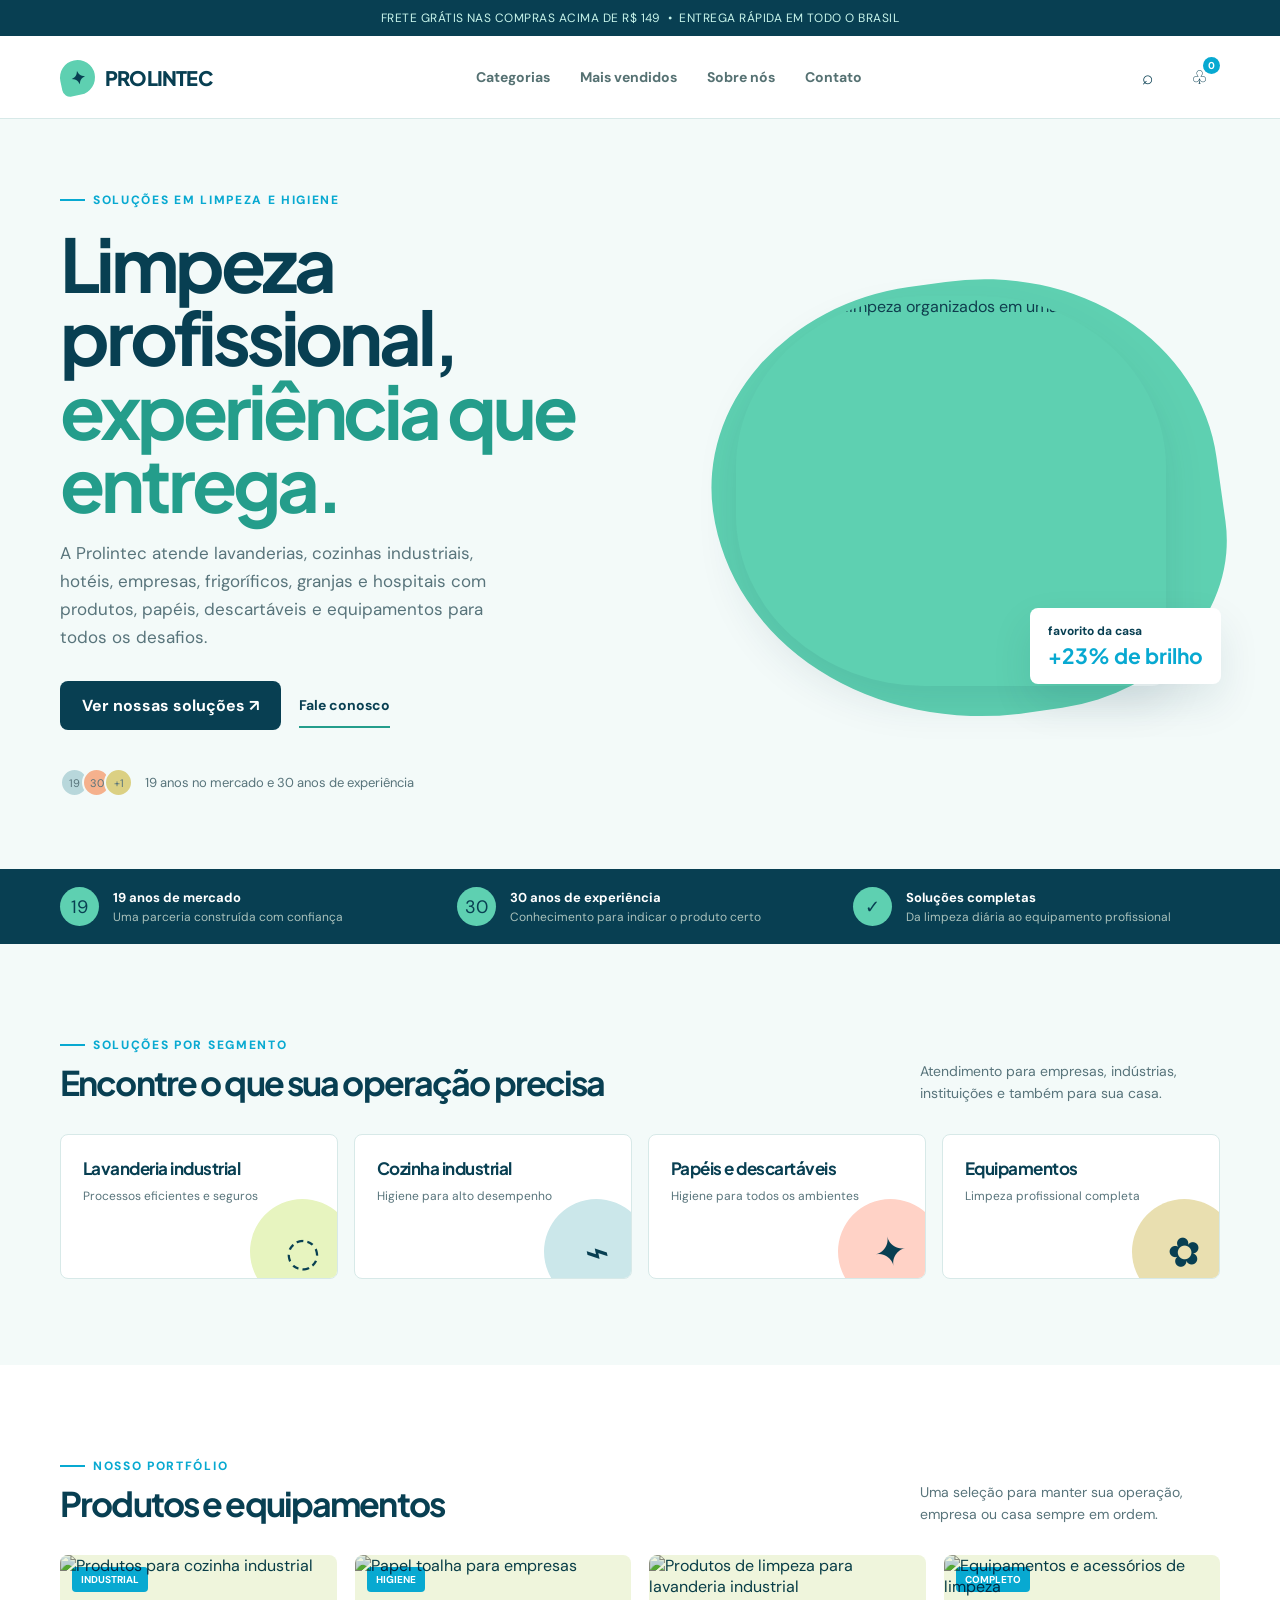
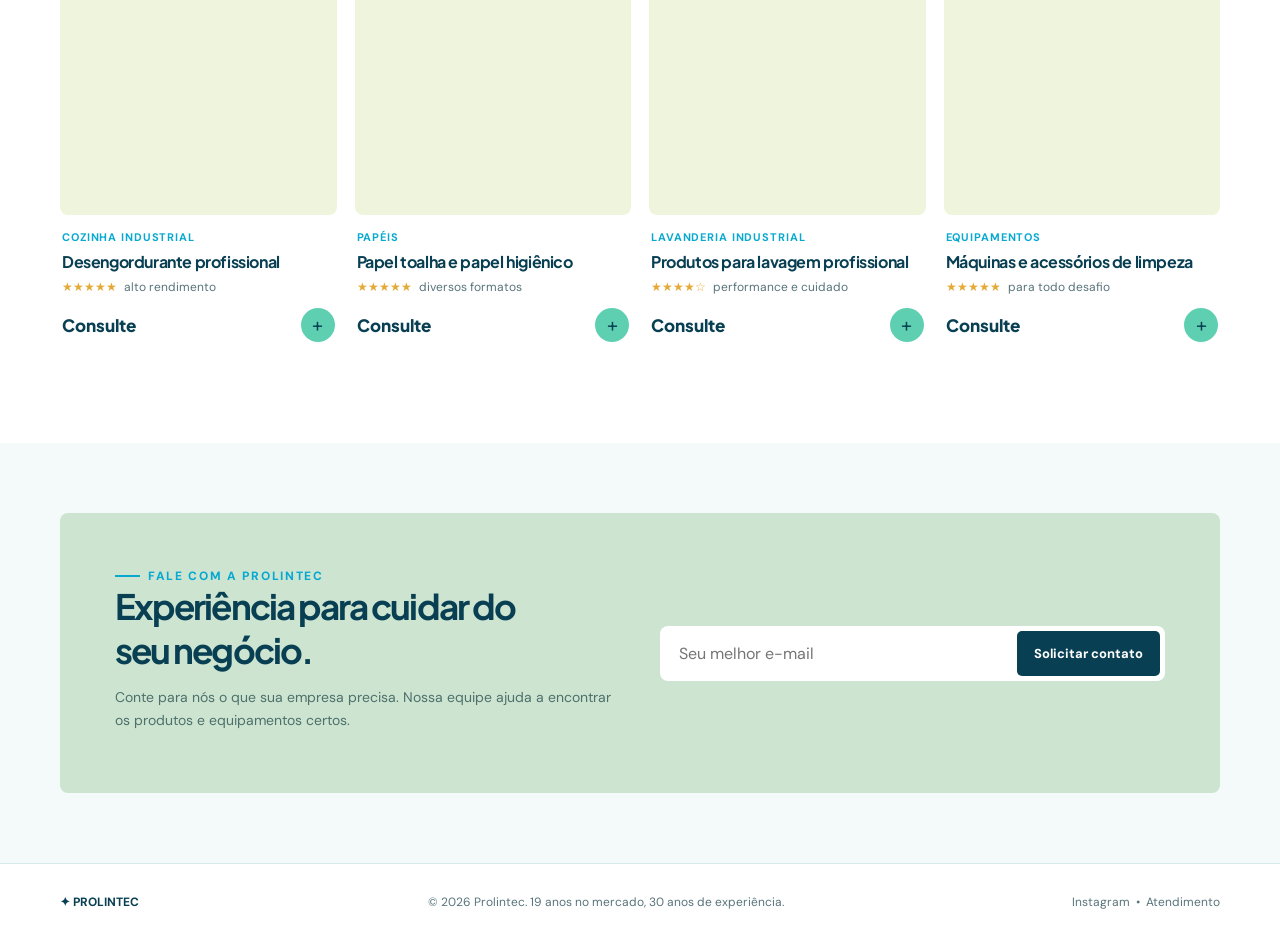
==== index.html @ bbe91115 "primeiro commit" ====
<!DOCTYPE html>
<html lang="pt-BR">
<head>
  <meta charset="UTF-8" />
  <meta name="viewport" content="width=device-width, initial-scale=1.0" />
  <meta name="description" content="Prolintec: soluções profissionais e domésticas em limpeza, higiene, papéis, descartáveis e equipamentos." />
  <title>Prolintec | Soluções em limpeza e higiene</title>
  <link rel="preconnect" href="https://fonts.googleapis.com" />
  <link rel="preconnect" href="https://fonts.gstatic.com" crossorigin />
  <link href="https://fonts.googleapis.com/css2?family=DM+Sans:wght@400;500;700&family=Plus+Jakarta+Sans:wght@600;700;800&display=swap" rel="stylesheet" />
  <link rel="stylesheet" href="style.css" />
</head>
<body>
  <div class="topbar">FRETE GRÁTIS NAS COMPRAS ACIMA DE R$ 149 &nbsp;•&nbsp; ENTREGA RÁPIDA EM TODO O BRASIL</div>
  <header>
    <nav class="container nav">
      <a class="brand" href="#inicio" aria-label="Prolintec início"><span class="brand-mark">✦</span> PROLINTEC</a>
      <div class="nav-links" id="navLinks">
        <a href="#categorias">Categorias</a>
        <a href="#mais-vendidos">Mais vendidos</a>
        <a href="#sobre">Sobre nós</a>
        <a href="contato.html">Contato</a>
      </div>
      <div class="nav-actions">
        <button class="icon-btn" aria-label="Buscar" onclick="document.getElementById('search').focus()">⌕</button>
        <button class="icon-btn cart-button" aria-label="Abrir carrinho" onclick="showToast('Seu carrinho está pronto para receber seus favoritos.')">♧<span class="cart-count" id="cartCount">0</span></button>
        <button class="icon-btn menu-toggle" aria-label="Abrir menu" onclick="toggleMenu()">☰</button>
      </div>
    </nav>
  </header>

  <main>
    <section class="hero" id="inicio">
      <div class="container hero-grid">
        <div>
          <div class="eyebrow">soluções em limpeza e higiene</div>
          <h1>Limpeza profissional, <span>experiência que entrega.</span></h1>
          <p class="hero-copy">A Prolintec atende lavanderias, cozinhas industriais, hotéis, empresas, frigoríficos, granjas e hospitais com produtos, papéis, descartáveis e equipamentos para todos os desafios.</p>
          <div class="hero-buttons"><a class="primary" href="#mais-vendidos">Ver nossas soluções ↗</a><a class="text-link" href="contato.html">Fale conosco</a></div>
          <div class="hero-note"><div class="avatars"><div class="avatar">19</div><div class="avatar">30</div><div class="avatar">+1</div></div><span>19 anos no mercado e 30 anos de experiência</span></div>
        </div>
        <div class="hero-art"><img class="hero-image" src="https://images.unsplash.com/photo-1583947215259-38e31be8751f?auto=format&fit=crop&w=900&q=85" alt="Produtos de limpeza organizados em uma bancada" /><div class="floating-tag">favorito da casa<strong>+23% de brilho</strong></div></div>
      </div>
    </section>

    <section class="benefits"><div class="container benefits-grid"><div class="benefit"><div class="benefit-icon">19</div><div><strong>19 anos de mercado</strong><span>Uma parceria construída com confiança</span></div></div><div class="benefit"><div class="benefit-icon">30</div><div><strong>30 anos de experiência</strong><span>Conhecimento para indicar o produto certo</span></div></div><div class="benefit"><div class="benefit-icon">✓</div><div><strong>Soluções completas</strong><span>Da limpeza diária ao equipamento profissional</span></div></div></div></section>

    <section class="section" id="categorias"><div class="container"><div class="section-heading"><div><div class="eyebrow">soluções por segmento</div><h2>Encontre o que sua operação precisa</h2></div><p>Atendimento para empresas, indústrias, instituições e também para sua casa.</p></div><div class="category-grid"><a class="category" href="#mais-vendidos"><h3>Lavanderia industrial</h3><p>Processos eficientes e seguros</p><div class="category-art">◌</div></a><a class="category" href="#mais-vendidos"><h3>Cozinha industrial</h3><p>Higiene para alto desempenho</p><div class="category-art">⌁</div></a><a class="category" href="#mais-vendidos"><h3>Papéis e descartáveis</h3><p>Higiene para todos os ambientes</p><div class="category-art">✦</div></a><a class="category" href="#mais-vendidos"><h3>Equipamentos</h3><p>Limpeza profissional completa</p><div class="category-art">✿</div></a></div></div></section>

    <section class="section products-section" id="mais-vendidos"><div class="container"><div class="section-heading"><div><div class="eyebrow">nosso portfólio</div><h2>Produtos e equipamentos</h2></div><p>Uma seleção para manter sua operação, empresa ou casa sempre em ordem.</p></div><div class="product-grid">
      <article class="product-card"><div class="product-photo"><span class="badge">industrial</span><img src="https://images.unsplash.com/photo-1563453392212-326f5e854473?auto=format&fit=crop&w=600&q=80" alt="Produtos para cozinha industrial" /></div><div class="product-info"><div class="product-type">Cozinha industrial</div><h3>Desengordurante profissional</h3><div class="rating">★★★★★ <span>alto rendimento</span></div><div class="product-bottom"><div class="price">Consulte</div><button class="add-button" aria-label="Solicitar desengordurante profissional" onclick="showToast('Vamos ajudar você a escolher a solução ideal.')">+</button></div></div></article>
      <article class="product-card"><div class="product-photo"><span class="badge">higiene</span><img src="https://images.unsplash.com/photo-1603712725038-e9334ae8f39f?auto=format&fit=crop&w=600&q=80" alt="Papel toalha para empresas" /></div><div class="product-info"><div class="product-type">Papéis</div><h3>Papel toalha e papel higiênico</h3><div class="rating">★★★★★ <span>diversos formatos</span></div><div class="product-bottom"><div class="price">Consulte</div><button class="add-button" aria-label="Solicitar papéis para higiene" onclick="showToast('Vamos ajudar você a escolher a solução ideal.')">+</button></div></div></article>
      <article class="product-card"><div class="product-photo"><img src="https://images.unsplash.com/photo-1527515637462-cff94eecc1ac?auto=format&fit=crop&w=600&q=80" alt="Produtos de limpeza para lavanderia industrial" /></div><div class="product-info"><div class="product-type">Lavanderia industrial</div><h3>Produtos para lavagem profissional</h3><div class="rating">★★★★☆ <span>performance e cuidado</span></div><div class="product-bottom"><div class="price">Consulte</div><button class="add-button" aria-label="Solicitar produtos para lavanderia" onclick="showToast('Vamos ajudar você a escolher a solução ideal.')">+</button></div></div></article>
      <article class="product-card"><div class="product-photo"><span class="badge">completo</span><img src="https://images.unsplash.com/photo-1585421514284-efb74c2b69ba?auto=format&fit=crop&w=600&q=80" alt="Equipamentos e acessórios de limpeza" /></div><div class="product-info"><div class="product-type">Equipamentos</div><h3>Máquinas e acessórios de limpeza</h3><div class="rating">★★★★★ <span>para todo desafio</span></div><div class="product-bottom"><div class="price">Consulte</div><button class="add-button" aria-label="Solicitar equipamentos de limpeza" onclick="showToast('Vamos ajudar você a escolher a solução ideal.')">+</button></div></div></article>
    </div></div></section>

    <section class="newsletter" id="sobre"><div class="container"><div class="newsletter-box"><div><div class="eyebrow">fale com a Prolintec</div><h2>Experiência para cuidar do seu negócio.</h2><p>Conte para nós o que sua empresa precisa. Nossa equipe ajuda a encontrar os produtos e equipamentos certos.</p></div><form class="email-form" onsubmit="subscribe(event)"><input id="search" type="email" placeholder="Seu melhor e-mail" aria-label="Seu melhor e-mail" required /><button type="submit">Solicitar contato</button></form></div></div></section>
  </main>
  <footer><div class="container footer-inner"><div class="footer-brand">✦ PROLINTEC</div><div>© 2026 Prolintec. 19 anos no mercado, 30 anos de experiência.</div><div>Instagram &nbsp;•&nbsp; Atendimento</div></div></footer>
  <div class="toast" id="toast" role="status"></div>
  <script>
    let cartItems = 0;
    let toastTimer;
    function addToCart(product) { cartItems += 1; document.getElementById('cartCount').textContent = cartItems; showToast(product + ' foi adicionado ao carrinho.'); }
    function showToast(message) { const toast = document.getElementById('toast'); toast.textContent = message; toast.classList.add('show'); clearTimeout(toastTimer); toastTimer = setTimeout(() => toast.classList.remove('show'), 2800); }
    function subscribe(event) { event.preventDefault(); showToast('Pronto! Seu desconto está a caminho.'); event.target.reset(); }
    function toggleMenu() { document.getElementById('navLinks').classList.toggle('open'); }
  </script>
</body>
</html>
---- style.css ----
:root {
  --ink: #083f52;
  --muted: #58747b;
  --cream: #f3faf9;
  --white: #ffffff;
  --lime: #5ed0b1;
  --lime-dark: #249d8b;
  --coral: #08a9d1;
  --line: #d7e9e8;
  --shadow: 0 18px 40px rgba(8, 63, 82, 0.1);
}

* { box-sizing: border-box; }
html { scroll-behavior: smooth; }
body { margin: 0; background: var(--cream); color: var(--ink); font-family: "DM Sans", sans-serif; }
a { color: inherit; text-decoration: none; }
button, input, textarea { font: inherit; }
button { border: 0; cursor: pointer; }
.container { width: min(1160px, calc(100% - 40px)); margin: auto; }
.topbar { background: var(--ink); color: #c8f5eb; font-size: 12px; letter-spacing: .04em; text-align: center; padding: 10px 20px; }
header { background: var(--white); border-bottom: 1px solid var(--line); }
.nav { min-height: 82px; display: flex; align-items: center; justify-content: space-between; gap: 24px; }
.brand { display: flex; align-items: center; gap: 10px; font-family: "Plus Jakarta Sans", sans-serif; font-size: 20px; font-weight: 800; letter-spacing: -.04em; }
.brand-mark { width: 35px; height: 35px; display: grid; place-items: center; background: var(--lime); border-radius: 50% 50% 50% 8px; font-size: 18px; transform: rotate(-12deg); }
.nav-links { display: flex; gap: 30px; color: #557172; font-size: 14px; font-weight: 700; }
.nav-links a:hover { color: var(--ink); }
.nav-actions { display: flex; align-items: center; gap: 10px; }
.icon-btn { width: 42px; height: 42px; display: grid; place-items: center; background: transparent; color: var(--ink); font-size: 19px; border-radius: 50%; }
.icon-btn:hover { background: var(--cream); }
.cart-button { position: relative; }
.cart-count { position: absolute; top: 1px; right: 0; width: 17px; height: 17px; display: grid; place-items: center; border-radius: 50%; background: var(--coral); color: white; font-size: 10px; font-weight: 700; }
.menu-toggle { display: none; }
.hero { padding: 66px 0 72px; overflow: hidden; }
.hero-grid { display: grid; grid-template-columns: 1.03fr .97fr; align-items: center; gap: 52px; }
.eyebrow { display: inline-flex; align-items: center; gap: 8px; color: var(--coral); font-size: 12px; font-weight: 800; letter-spacing: .14em; text-transform: uppercase; }
.eyebrow::before { content: ""; width: 25px; height: 2px; background: var(--coral); }
h1, h2, h3 { font-family: "Plus Jakarta Sans", sans-serif; letter-spacing: -.055em; }
h1 { max-width: 570px; margin: 18px 0 20px; font-size: clamp(42px, 6vw, 74px); line-height: .99; }
h1 span { color: var(--lime-dark); }
.hero-copy { max-width: 470px; color: var(--muted); font-size: 17px; line-height: 1.65; }
.hero-buttons { display: flex; align-items: center; gap: 18px; margin-top: 30px; }
.primary { padding: 14px 22px; border-radius: 8px; background: var(--ink); color: var(--white); font-weight: 700; transition: transform .2s, background .2s; }
.primary:hover { background: #285b60; transform: translateY(-2px); }
.text-link { padding: 12px 0; color: var(--ink); font-weight: 700; font-size: 14px; border-bottom: 2px solid var(--lime-dark); }
.hero-note { display: flex; align-items: center; gap: 12px; margin-top: 38px; color: var(--muted); font-size: 13px; }
.avatars { display: flex; }
.avatar { width: 29px; height: 29px; margin-left: -7px; border: 2px solid var(--cream); border-radius: 50%; background: #f5b18d; display: grid; place-items: center; font-size: 11px; }
.avatar:first-child { margin-left: 0; background: #b8d7db; }
.avatar:nth-child(3) { background: #dbd083; }
.hero-art { position: relative; min-height: 455px; display: grid; place-items: center; }
.hero-art::before { content: ""; position: absolute; inset: 17px 0 0 31px; border-radius: 48% 52% 40% 60%; background: var(--lime); transform: rotate(-8deg); }
.hero-image { position: relative; z-index: 1; width: 80%; height: 390px; object-fit: cover; border-radius: 44% 44% 14px 44%; filter: saturate(.85); box-shadow: var(--shadow); }
.floating-tag { position: absolute; z-index: 2; right: -1px; bottom: 35px; padding: 15px 18px; background: var(--white); box-shadow: var(--shadow); border-radius: 8px; font-size: 12px; font-weight: 700; }
.floating-tag strong { display: block; margin-top: 3px; color: var(--coral); font-family: "Plus Jakarta Sans", sans-serif; font-size: 21px; }
.benefits { padding: 18px 0; background: var(--ink); color: var(--white); }
.benefits-grid { display: grid; grid-template-columns: repeat(3, 1fr); gap: 30px; }
.benefit { display: flex; align-items: center; gap: 14px; }
.benefit-icon { width: 39px; height: 39px; display: grid; place-items: center; flex-shrink: 0; background: var(--lime); border-radius: 50%; color: var(--ink); font-size: 18px; }
.benefit strong { display: block; font-size: 13px; }
.benefit span { display: block; margin-top: 3px; color: #a9c1bb; font-size: 12px; }
.section { padding: 86px 0; }
.section-heading { display: flex; align-items: end; justify-content: space-between; gap: 20px; margin-bottom: 30px; }
.section-heading h2 { margin: 8px 0 0; font-size: 34px; }
.section-heading p { max-width: 300px; margin: 0; color: var(--muted); font-size: 14px; line-height: 1.55; }
.category-grid { display: grid; grid-template-columns: repeat(4, 1fr); gap: 16px; }
.category { min-height: 145px; position: relative; overflow: hidden; padding: 22px; background: var(--white); border: 1px solid var(--line); border-radius: 8px; transition: transform .2s, box-shadow .2s; }
.category:hover { transform: translateY(-4px); box-shadow: var(--shadow); }
.category h3 { position: relative; z-index: 1; margin: 0; font-size: 17px; letter-spacing: -.03em; }
.category p { position: relative; z-index: 1; margin: 9px 0 0; color: var(--muted); font-size: 12px; }
.category-art { position: absolute; right: -18px; bottom: -26px; width: 105px; height: 105px; display: grid; place-items: center; border-radius: 50%; background: #e7f4bf; font-size: 40px; transform: rotate(-12deg); }
.category:nth-child(2) .category-art { background: #cbe7ea; }
.category:nth-child(3) .category-art { background: #ffd2c6; }
.category:nth-child(4) .category-art { background: #e9dfb0; }
.products-section { background: var(--white); }
.product-grid { display: grid; grid-template-columns: repeat(4, 1fr); gap: 18px; }
.product-card { position: relative; }
.product-photo { height: 260px; position: relative; display: grid; place-items: center; overflow: hidden; background: #eff5dc; border-radius: 8px; }
.product-photo img { width: 100%; height: 100%; object-fit: cover; mix-blend-mode: multiply; transition: transform .35s; }
.product-card:hover img { transform: scale(1.05); }
.badge { position: absolute; top: 12px; left: 12px; padding: 6px 9px; border-radius: 4px; background: var(--coral); color: white; font-size: 10px; font-weight: 700; text-transform: uppercase; }
.product-info { padding: 15px 2px; }
.product-type { color: var(--coral); font-size: 11px; font-weight: 700; text-transform: uppercase; letter-spacing: .08em; }
.product-info h3 { margin: 7px 0; font-size: 16px; letter-spacing: -.025em; }
.rating { color: #e5aa36; font-size: 12px; }
.rating span { color: var(--muted); margin-left: 4px; }
.product-bottom { display: flex; justify-content: space-between; align-items: center; margin-top: 13px; }
.price { font-family: "Plus Jakarta Sans", sans-serif; font-size: 17px; font-weight: 800; }
.add-button { width: 34px; height: 34px; border-radius: 50%; background: var(--lime); color: var(--ink); font-size: 20px; line-height: 1; transition: background .2s, transform .2s; }
.add-button:hover { background: var(--lime-dark); transform: rotate(90deg); }
.newsletter { padding: 70px 0; }
.newsletter-box { display: grid; grid-template-columns: 1fr 1fr; align-items: center; gap: 40px; padding: 48px 55px; border-radius: 8px; background: #cde4d1; overflow: hidden; }
.newsletter h2 { max-width: 420px; margin: 0; font-size: 35px; }
.newsletter p { color: #4d706b; font-size: 14px; line-height: 1.6; }
.email-form { display: flex; padding: 5px; background: var(--white); border-radius: 8px; }
.email-form input { min-width: 0; flex: 1; padding: 12px 14px; border: 0; outline: 0; color: var(--ink); }
.email-form button { padding: 12px 17px; border-radius: 5px; background: var(--ink); color: var(--white); font-size: 13px; font-weight: 700; }
.contact-page { min-height: calc(100vh - 176px); padding: 70px 0; }
.contact-layout { display: grid; grid-template-columns: .8fr 1.2fr; gap: 60px; align-items: start; }
.contact-intro h1 { max-width: 500px; margin: 18px 0; font-size: clamp(40px, 5vw, 62px); }
.contact-intro p { max-width: 430px; color: var(--muted); font-size: 16px; line-height: 1.7; }
.contact-form { display: grid; gap: 18px; padding: 34px; background: var(--white); border: 1px solid var(--line); border-radius: 8px; box-shadow: var(--shadow); }
.form-field { display: grid; gap: 7px; }
.form-field label { font-size: 13px; font-weight: 700; }
.form-field input, .form-field textarea { width: 100%; padding: 13px 14px; border: 1px solid var(--line); border-radius: 5px; background: #fbfefd; color: var(--ink); outline: none; }
.form-field input:focus, .form-field textarea:focus { border-color: var(--lime-dark); box-shadow: 0 0 0 3px rgba(36, 157, 139, .12); }
.form-field textarea { min-height: 130px; resize: vertical; }
.contact-form .primary { justify-self: start; }
footer { padding: 30px 0; border-top: 1px solid var(--line); background: var(--white); color: var(--muted); font-size: 12px; }
.footer-inner { display: flex; justify-content: space-between; gap: 20px; }
.footer-brand { color: var(--ink); font-weight: 700; }
.toast { position: fixed; left: 50%; bottom: 24px; z-index: 10; padding: 13px 18px; background: var(--ink); color: white; border-radius: 7px; box-shadow: var(--shadow); font-size: 13px; opacity: 0; pointer-events: none; transform: translate(-50%, 15px); transition: .25s; }
.toast.show { opacity: 1; transform: translate(-50%, 0); }
@media (max-width: 800px) {
  .nav-links { display: none; }
  .menu-toggle { display: grid; }
  .nav-links.open { position: absolute; z-index: 5; top: 125px; left: 20px; right: 20px; display: flex; flex-direction: column; gap: 0; padding: 10px 20px; background: white; border: 1px solid var(--line); border-radius: 8px; box-shadow: var(--shadow); }
  .nav-links.open a { padding: 13px 0; border-bottom: 1px solid var(--line); }
  .nav-links.open a:last-child { border: 0; }
  .hero { padding-top: 42px; }
  .hero-grid, .contact-layout { grid-template-columns: 1fr; gap: 30px; }
  .hero-art { min-height: 320px; }
  .hero-image { height: 300px; }
  .benefits-grid { grid-template-columns: 1fr; gap: 18px; }
  .category-grid, .product-grid { grid-template-columns: repeat(2, 1fr); }
  .newsletter-box { grid-template-columns: 1fr; padding: 35px 25px; gap: 10px; }
}
@media (max-width: 500px) {
  .container { width: min(100% - 28px, 1160px); }
  .topbar { font-size: 10px; }
  h1 { font-size: 46px; }
  .section, .contact-page { padding: 60px 0; }
  .section-heading { display: block; }
  .section-heading p { margin-top: 12px; }
  .category-grid, .product-grid { gap: 10px; }
  .product-photo { height: 190px; }
  .product-info h3 { font-size: 14px; }
  .hero-buttons { flex-wrap: wrap; }
  .contact-form { padding: 24px 18px; }
  .footer-inner { display: block; line-height: 2; }
}
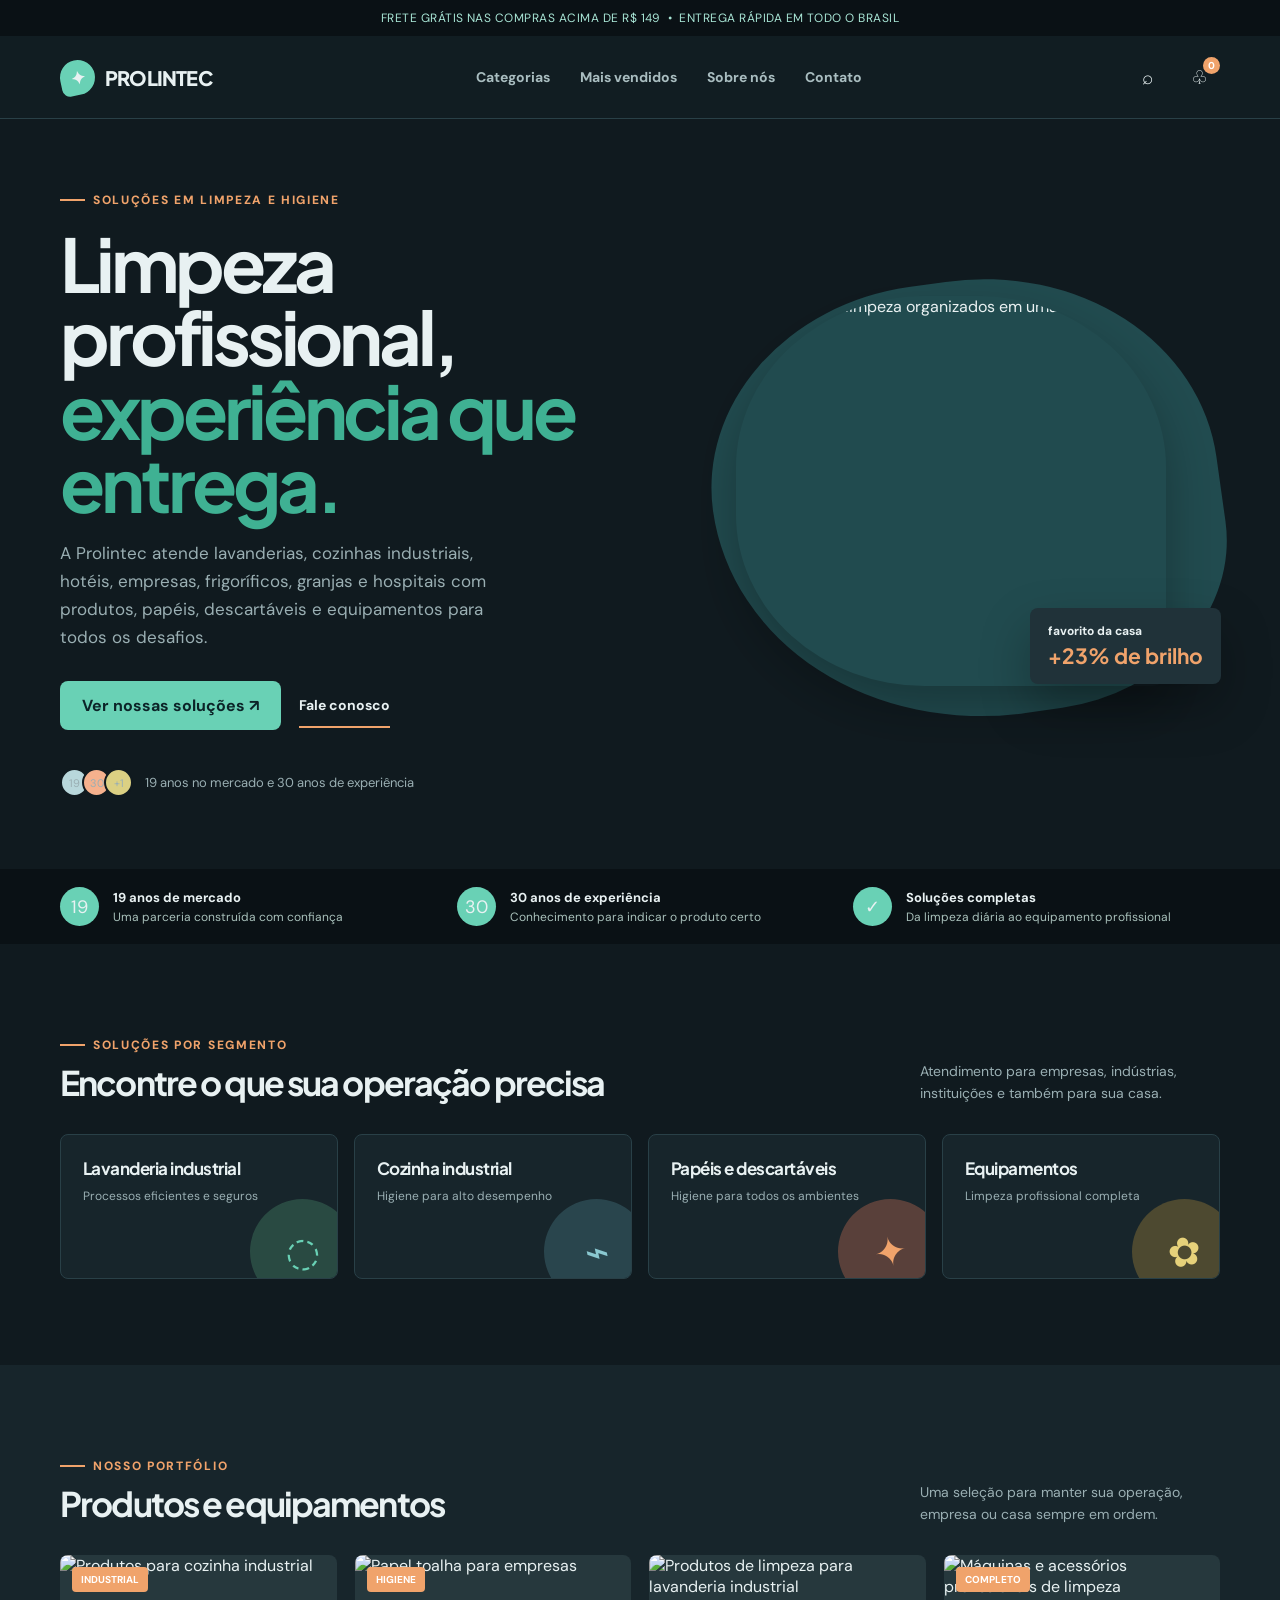
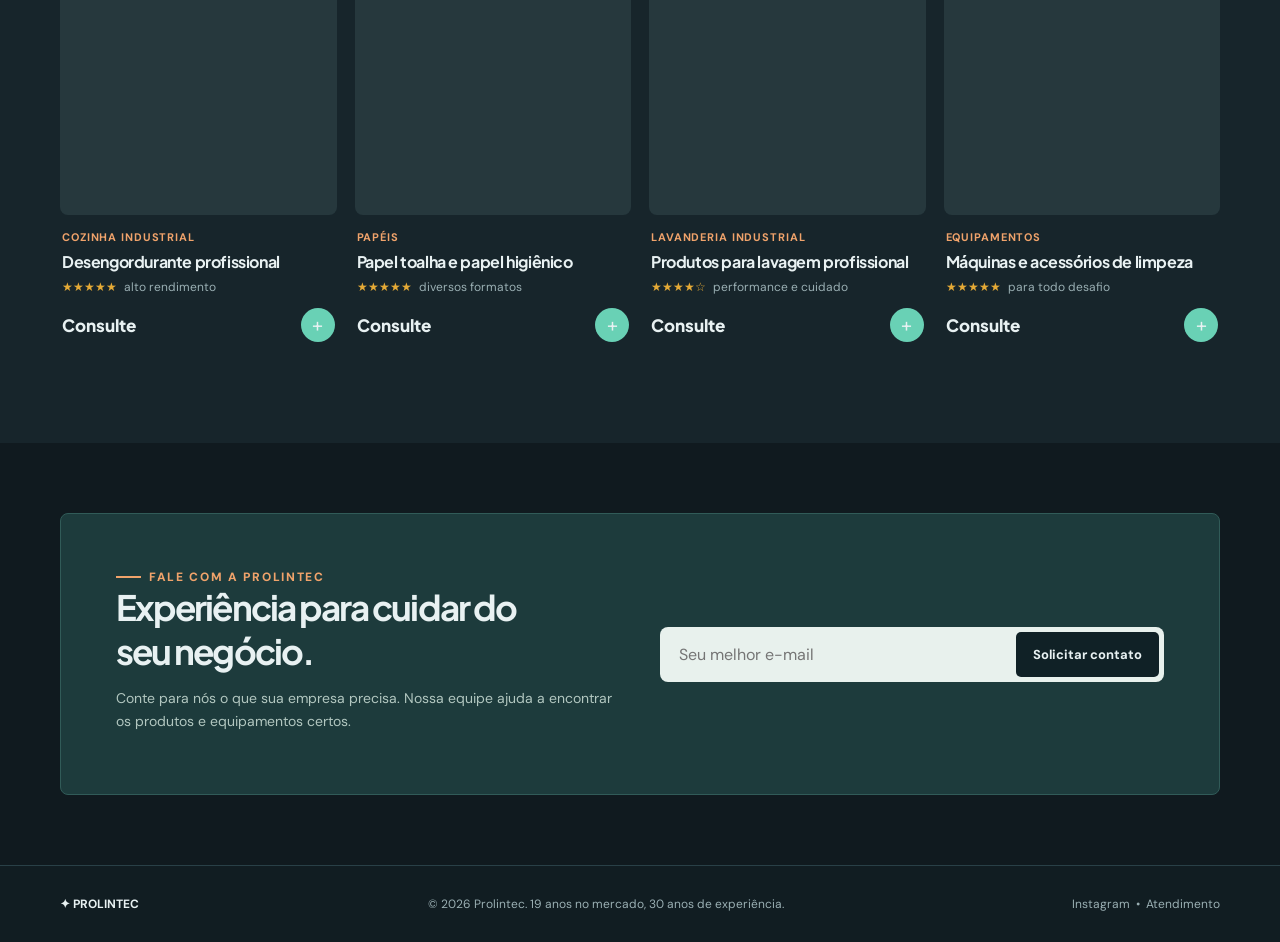
==== commit b0e844da: "2 commit, alteração de cor e refratoração do botao contato" ====
--- a/index.html
+++ b/index.html
@@ -22,7 +22,7 @@
         <a href="contato.html">Contato</a>
       </div>
       <div class="nav-actions">
-        <button class="icon-btn" aria-label="Buscar" onclick="document.getElementById('search').focus()">⌕</button>
+        <button class="icon-btn" aria-label="Buscar" onclick="document.getElementById('newsletter-email').focus()">⌕</button>
         <button class="icon-btn cart-button" aria-label="Abrir carrinho" onclick="showToast('Seu carrinho está pronto para receber seus favoritos.')">♧<span class="cart-count" id="cartCount">0</span></button>
         <button class="icon-btn menu-toggle" aria-label="Abrir menu" onclick="toggleMenu()">☰</button>
       </div>
@@ -51,7 +51,7 @@
       <article class="product-card"><div class="product-photo"><span class="badge">industrial</span><img src="https://images.unsplash.com/photo-1563453392212-326f5e854473?auto=format&fit=crop&w=600&q=80" alt="Produtos para cozinha industrial" /></div><div class="product-info"><div class="product-type">Cozinha industrial</div><h3>Desengordurante profissional</h3><div class="rating">★★★★★ <span>alto rendimento</span></div><div class="product-bottom"><div class="price">Consulte</div><button class="add-button" aria-label="Solicitar desengordurante profissional" onclick="showToast('Vamos ajudar você a escolher a solução ideal.')">+</button></div></div></article>
       <article class="product-card"><div class="product-photo"><span class="badge">higiene</span><img src="https://images.unsplash.com/photo-1603712725038-e9334ae8f39f?auto=format&fit=crop&w=600&q=80" alt="Papel toalha para empresas" /></div><div class="product-info"><div class="product-type">Papéis</div><h3>Papel toalha e papel higiênico</h3><div class="rating">★★★★★ <span>diversos formatos</span></div><div class="product-bottom"><div class="price">Consulte</div><button class="add-button" aria-label="Solicitar papéis para higiene" onclick="showToast('Vamos ajudar você a escolher a solução ideal.')">+</button></div></div></article>
       <article class="product-card"><div class="product-photo"><img src="https://images.unsplash.com/photo-1527515637462-cff94eecc1ac?auto=format&fit=crop&w=600&q=80" alt="Produtos de limpeza para lavanderia industrial" /></div><div class="product-info"><div class="product-type">Lavanderia industrial</div><h3>Produtos para lavagem profissional</h3><div class="rating">★★★★☆ <span>performance e cuidado</span></div><div class="product-bottom"><div class="price">Consulte</div><button class="add-button" aria-label="Solicitar produtos para lavanderia" onclick="showToast('Vamos ajudar você a escolher a solução ideal.')">+</button></div></div></article>
-      <article class="product-card"><div class="product-photo"><span class="badge">completo</span><img src="https://images.unsplash.com/photo-1585421514284-efb74c2b69ba?auto=format&fit=crop&w=600&q=80" alt="Equipamentos e acessórios de limpeza" /></div><div class="product-info"><div class="product-type">Equipamentos</div><h3>Máquinas e acessórios de limpeza</h3><div class="rating">★★★★★ <span>para todo desafio</span></div><div class="product-bottom"><div class="price">Consulte</div><button class="add-button" aria-label="Solicitar equipamentos de limpeza" onclick="showToast('Vamos ajudar você a escolher a solução ideal.')">+</button></div></div></article>
+      <article class="product-card"><div class="product-photo"><span class="badge">completo</span><img src="https://images.unsplash.com/photo-1581578731548-c64695cc6952?auto=format&fit=crop&w=600&q=80" alt="Máquinas e acessórios profissionais de limpeza" /></div><div class="product-info"><div class="product-type">Equipamentos</div><h3>Máquinas e acessórios de limpeza</h3><div class="rating">★★★★★ <span>para todo desafio</span></div><div class="product-bottom"><div class="price">Consulte</div><button class="add-button" aria-label="Solicitar equipamentos de limpeza" onclick="showToast('Vamos ajudar você a escolher a solução ideal.')">+</button></div></div></article>
     </div></div></section>
 
     <section class="newsletter" id="sobre"><div class="container"><div class="newsletter-box"><div><div class="eyebrow">fale com a Prolintec</div><h2>Experiência para cuidar do seu negócio.</h2><p>Conte para nós o que sua empresa precisa. Nossa equipe ajuda a encontrar os produtos e equipamentos certos.</p></div><form class="email-form" onsubmit="subscribe(event)"><input id="search" type="email" placeholder="Seu melhor e-mail" aria-label="Seu melhor e-mail" required /><button type="submit">Solicitar contato</button></form></div></div></section>
--- a/style.css
+++ b/style.css
@@ -1,13 +1,13 @@
 :root {
-  --ink: #083f52;
-  --muted: #58747b;
-  --cream: #f3faf9;
-  --white: #ffffff;
-  --lime: #5ed0b1;
-  --lime-dark: #249d8b;
-  --coral: #08a9d1;
-  --line: #d7e9e8;
-  --shadow: 0 18px 40px rgba(8, 63, 82, 0.1);
+  --ink: #e8f1f2;
+  --muted: #9aafb3;
+  --cream: #101a1f;
+  --white: #17252b;
+  --lime: #69d1b5;
+  --lime-dark: #3fb193;
+  --coral: #f0a36b;
+  --line: #294047;
+  --shadow: 0 22px 50px rgba(0, 0, 0, 0.28);
 }
 
 * { box-sizing: border-box; }
@@ -17,16 +17,16 @@
 button, input, textarea { font: inherit; }
 button { border: 0; cursor: pointer; }
 .container { width: min(1160px, calc(100% - 40px)); margin: auto; }
-.topbar { background: var(--ink); color: #c8f5eb; font-size: 12px; letter-spacing: .04em; text-align: center; padding: 10px 20px; }
-header { background: var(--white); border-bottom: 1px solid var(--line); }
+.topbar { background: #0a1115; color: #a8e5d5; font-size: 12px; letter-spacing: .04em; text-align: center; padding: 10px 20px; }
+header { background: #111d22; border-bottom: 1px solid var(--line); }
 .nav { min-height: 82px; display: flex; align-items: center; justify-content: space-between; gap: 24px; }
 .brand { display: flex; align-items: center; gap: 10px; font-family: "Plus Jakarta Sans", sans-serif; font-size: 20px; font-weight: 800; letter-spacing: -.04em; }
 .brand-mark { width: 35px; height: 35px; display: grid; place-items: center; background: var(--lime); border-radius: 50% 50% 50% 8px; font-size: 18px; transform: rotate(-12deg); }
-.nav-links { display: flex; gap: 30px; color: #557172; font-size: 14px; font-weight: 700; }
+.nav-links { display: flex; gap: 30px; color: #a9bdc0; font-size: 14px; font-weight: 700; }
 .nav-links a:hover { color: var(--ink); }
 .nav-actions { display: flex; align-items: center; gap: 10px; }
 .icon-btn { width: 42px; height: 42px; display: grid; place-items: center; background: transparent; color: var(--ink); font-size: 19px; border-radius: 50%; }
-.icon-btn:hover { background: var(--cream); }
+.icon-btn:hover { background: #1d3037; }
 .cart-button { position: relative; }
 .cart-count { position: absolute; top: 1px; right: 0; width: 17px; height: 17px; display: grid; place-items: center; border-radius: 50%; background: var(--coral); color: white; font-size: 10px; font-weight: 700; }
 .menu-toggle { display: none; }
@@ -39,20 +39,20 @@
 h1 span { color: var(--lime-dark); }
 .hero-copy { max-width: 470px; color: var(--muted); font-size: 17px; line-height: 1.65; }
 .hero-buttons { display: flex; align-items: center; gap: 18px; margin-top: 30px; }
-.primary { padding: 14px 22px; border-radius: 8px; background: var(--ink); color: var(--white); font-weight: 700; transition: transform .2s, background .2s; }
-.primary:hover { background: #285b60; transform: translateY(-2px); }
-.text-link { padding: 12px 0; color: var(--ink); font-weight: 700; font-size: 14px; border-bottom: 2px solid var(--lime-dark); }
+.primary { padding: 14px 22px; border-radius: 8px; background: var(--lime); color: #0c2428; font-weight: 700; transition: transform .2s, background .2s; }
+.primary:hover { background: #8be2ca; transform: translateY(-2px); }
+.text-link { padding: 12px 0; color: var(--ink); font-weight: 700; font-size: 14px; border-bottom: 2px solid var(--coral); }
 .hero-note { display: flex; align-items: center; gap: 12px; margin-top: 38px; color: var(--muted); font-size: 13px; }
 .avatars { display: flex; }
 .avatar { width: 29px; height: 29px; margin-left: -7px; border: 2px solid var(--cream); border-radius: 50%; background: #f5b18d; display: grid; place-items: center; font-size: 11px; }
 .avatar:first-child { margin-left: 0; background: #b8d7db; }
 .avatar:nth-child(3) { background: #dbd083; }
 .hero-art { position: relative; min-height: 455px; display: grid; place-items: center; }
-.hero-art::before { content: ""; position: absolute; inset: 17px 0 0 31px; border-radius: 48% 52% 40% 60%; background: var(--lime); transform: rotate(-8deg); }
+.hero-art::before { content: ""; position: absolute; inset: 17px 0 0 31px; border-radius: 48% 52% 40% 60%; background: #214b4f; transform: rotate(-8deg); }
 .hero-image { position: relative; z-index: 1; width: 80%; height: 390px; object-fit: cover; border-radius: 44% 44% 14px 44%; filter: saturate(.85); box-shadow: var(--shadow); }
-.floating-tag { position: absolute; z-index: 2; right: -1px; bottom: 35px; padding: 15px 18px; background: var(--white); box-shadow: var(--shadow); border-radius: 8px; font-size: 12px; font-weight: 700; }
+.floating-tag { position: absolute; z-index: 2; right: -1px; bottom: 35px; padding: 15px 18px; background: #203239; box-shadow: var(--shadow); border-radius: 8px; font-size: 12px; font-weight: 700; }
 .floating-tag strong { display: block; margin-top: 3px; color: var(--coral); font-family: "Plus Jakarta Sans", sans-serif; font-size: 21px; }
-.benefits { padding: 18px 0; background: var(--ink); color: var(--white); }
+.benefits { padding: 18px 0; background: #0a1115; color: var(--ink); }
 .benefits-grid { display: grid; grid-template-columns: repeat(3, 1fr); gap: 30px; }
 .benefit { display: flex; align-items: center; gap: 14px; }
 .benefit-icon { width: 39px; height: 39px; display: grid; place-items: center; flex-shrink: 0; background: var(--lime); border-radius: 50%; color: var(--ink); font-size: 18px; }
@@ -67,15 +67,15 @@
 .category:hover { transform: translateY(-4px); box-shadow: var(--shadow); }
 .category h3 { position: relative; z-index: 1; margin: 0; font-size: 17px; letter-spacing: -.03em; }
 .category p { position: relative; z-index: 1; margin: 9px 0 0; color: var(--muted); font-size: 12px; }
-.category-art { position: absolute; right: -18px; bottom: -26px; width: 105px; height: 105px; display: grid; place-items: center; border-radius: 50%; background: #e7f4bf; font-size: 40px; transform: rotate(-12deg); }
-.category:nth-child(2) .category-art { background: #cbe7ea; }
-.category:nth-child(3) .category-art { background: #ffd2c6; }
-.category:nth-child(4) .category-art { background: #e9dfb0; }
-.products-section { background: var(--white); }
+.category-art { position: absolute; right: -18px; bottom: -26px; width: 105px; height: 105px; display: grid; place-items: center; border-radius: 50%; background: #294a42; color: var(--lime); font-size: 40px; transform: rotate(-12deg); }
+.category:nth-child(2) .category-art { background: #29454d; color: #8ac8d0; }
+.category:nth-child(3) .category-art { background: #59403a; color: #f0a36b; }
+.category:nth-child(4) .category-art { background: #4d4930; color: #e6d17a; }
+.products-section { background: #17252b; }
 .product-grid { display: grid; grid-template-columns: repeat(4, 1fr); gap: 18px; }
 .product-card { position: relative; }
-.product-photo { height: 260px; position: relative; display: grid; place-items: center; overflow: hidden; background: #eff5dc; border-radius: 8px; }
-.product-photo img { width: 100%; height: 100%; object-fit: cover; mix-blend-mode: multiply; transition: transform .35s; }
+.product-photo { height: 260px; position: relative; display: grid; place-items: center; overflow: hidden; background: #26383d; border-radius: 8px; }
+.product-photo img { width: 100%; height: 100%; object-fit: cover; transition: transform .35s; }
 .product-card:hover img { transform: scale(1.05); }
 .badge { position: absolute; top: 12px; left: 12px; padding: 6px 9px; border-radius: 4px; background: var(--coral); color: white; font-size: 10px; font-weight: 700; text-transform: uppercase; }
 .product-info { padding: 15px 2px; }
@@ -88,24 +88,24 @@
 .add-button { width: 34px; height: 34px; border-radius: 50%; background: var(--lime); color: var(--ink); font-size: 20px; line-height: 1; transition: background .2s, transform .2s; }
 .add-button:hover { background: var(--lime-dark); transform: rotate(90deg); }
 .newsletter { padding: 70px 0; }
-.newsletter-box { display: grid; grid-template-columns: 1fr 1fr; align-items: center; gap: 40px; padding: 48px 55px; border-radius: 8px; background: #cde4d1; overflow: hidden; }
+.newsletter-box { display: grid; grid-template-columns: 1fr 1fr; align-items: center; gap: 40px; padding: 48px 55px; border-radius: 8px; background: #1d3b3c; border: 1px solid #315b58; overflow: hidden; }
 .newsletter h2 { max-width: 420px; margin: 0; font-size: 35px; }
-.newsletter p { color: #4d706b; font-size: 14px; line-height: 1.6; }
-.email-form { display: flex; padding: 5px; background: var(--white); border-radius: 8px; }
-.email-form input { min-width: 0; flex: 1; padding: 12px 14px; border: 0; outline: 0; color: var(--ink); }
-.email-form button { padding: 12px 17px; border-radius: 5px; background: var(--ink); color: var(--white); font-size: 13px; font-weight: 700; }
+.newsletter p { color: #b2c7c0; font-size: 14px; line-height: 1.6; }
+.email-form { display: flex; padding: 5px; background: #e8f1ed; border-radius: 8px; }
+.email-form input { min-width: 0; flex: 1; padding: 12px 14px; border: 0; outline: 0; color: #102126; background: transparent; }
+.email-form button { padding: 12px 17px; border-radius: 5px; background: #102126; color: var(--ink); font-size: 13px; font-weight: 700; }
 .contact-page { min-height: calc(100vh - 176px); padding: 70px 0; }
 .contact-layout { display: grid; grid-template-columns: .8fr 1.2fr; gap: 60px; align-items: start; }
 .contact-intro h1 { max-width: 500px; margin: 18px 0; font-size: clamp(40px, 5vw, 62px); }
 .contact-intro p { max-width: 430px; color: var(--muted); font-size: 16px; line-height: 1.7; }
-.contact-form { display: grid; gap: 18px; padding: 34px; background: var(--white); border: 1px solid var(--line); border-radius: 8px; box-shadow: var(--shadow); }
+.contact-form { display: grid; gap: 18px; padding: 34px; background: #17252b; border: 1px solid var(--line); border-radius: 8px; box-shadow: var(--shadow); }
 .form-field { display: grid; gap: 7px; }
 .form-field label { font-size: 13px; font-weight: 700; }
-.form-field input, .form-field textarea { width: 100%; padding: 13px 14px; border: 1px solid var(--line); border-radius: 5px; background: #fbfefd; color: var(--ink); outline: none; }
+.form-field input, .form-field textarea { width: 100%; padding: 13px 14px; border: 1px solid var(--line); border-radius: 5px; background: #101a1f; color: var(--ink); outline: none; }
 .form-field input:focus, .form-field textarea:focus { border-color: var(--lime-dark); box-shadow: 0 0 0 3px rgba(36, 157, 139, .12); }
 .form-field textarea { min-height: 130px; resize: vertical; }
 .contact-form .primary { justify-self: start; }
-footer { padding: 30px 0; border-top: 1px solid var(--line); background: var(--white); color: var(--muted); font-size: 12px; }
+footer { padding: 30px 0; border-top: 1px solid var(--line); background: #111d22; color: var(--muted); font-size: 12px; }
 .footer-inner { display: flex; justify-content: space-between; gap: 20px; }
 .footer-brand { color: var(--ink); font-weight: 700; }
 .toast { position: fixed; left: 50%; bottom: 24px; z-index: 10; padding: 13px 18px; background: var(--ink); color: white; border-radius: 7px; box-shadow: var(--shadow); font-size: 13px; opacity: 0; pointer-events: none; transform: translate(-50%, 15px); transition: .25s; }
@@ -113,7 +113,7 @@
 @media (max-width: 800px) {
   .nav-links { display: none; }
   .menu-toggle { display: grid; }
-  .nav-links.open { position: absolute; z-index: 5; top: 125px; left: 20px; right: 20px; display: flex; flex-direction: column; gap: 0; padding: 10px 20px; background: white; border: 1px solid var(--line); border-radius: 8px; box-shadow: var(--shadow); }
+  .nav-links.open { position: absolute; z-index: 5; top: 125px; left: 20px; right: 20px; display: flex; flex-direction: column; gap: 0; padding: 10px 20px; background: #17252b; border: 1px solid var(--line); border-radius: 8px; box-shadow: var(--shadow); }
   .nav-links.open a { padding: 13px 0; border-bottom: 1px solid var(--line); }
   .nav-links.open a:last-child { border: 0; }
   .hero { padding-top: 42px; }
